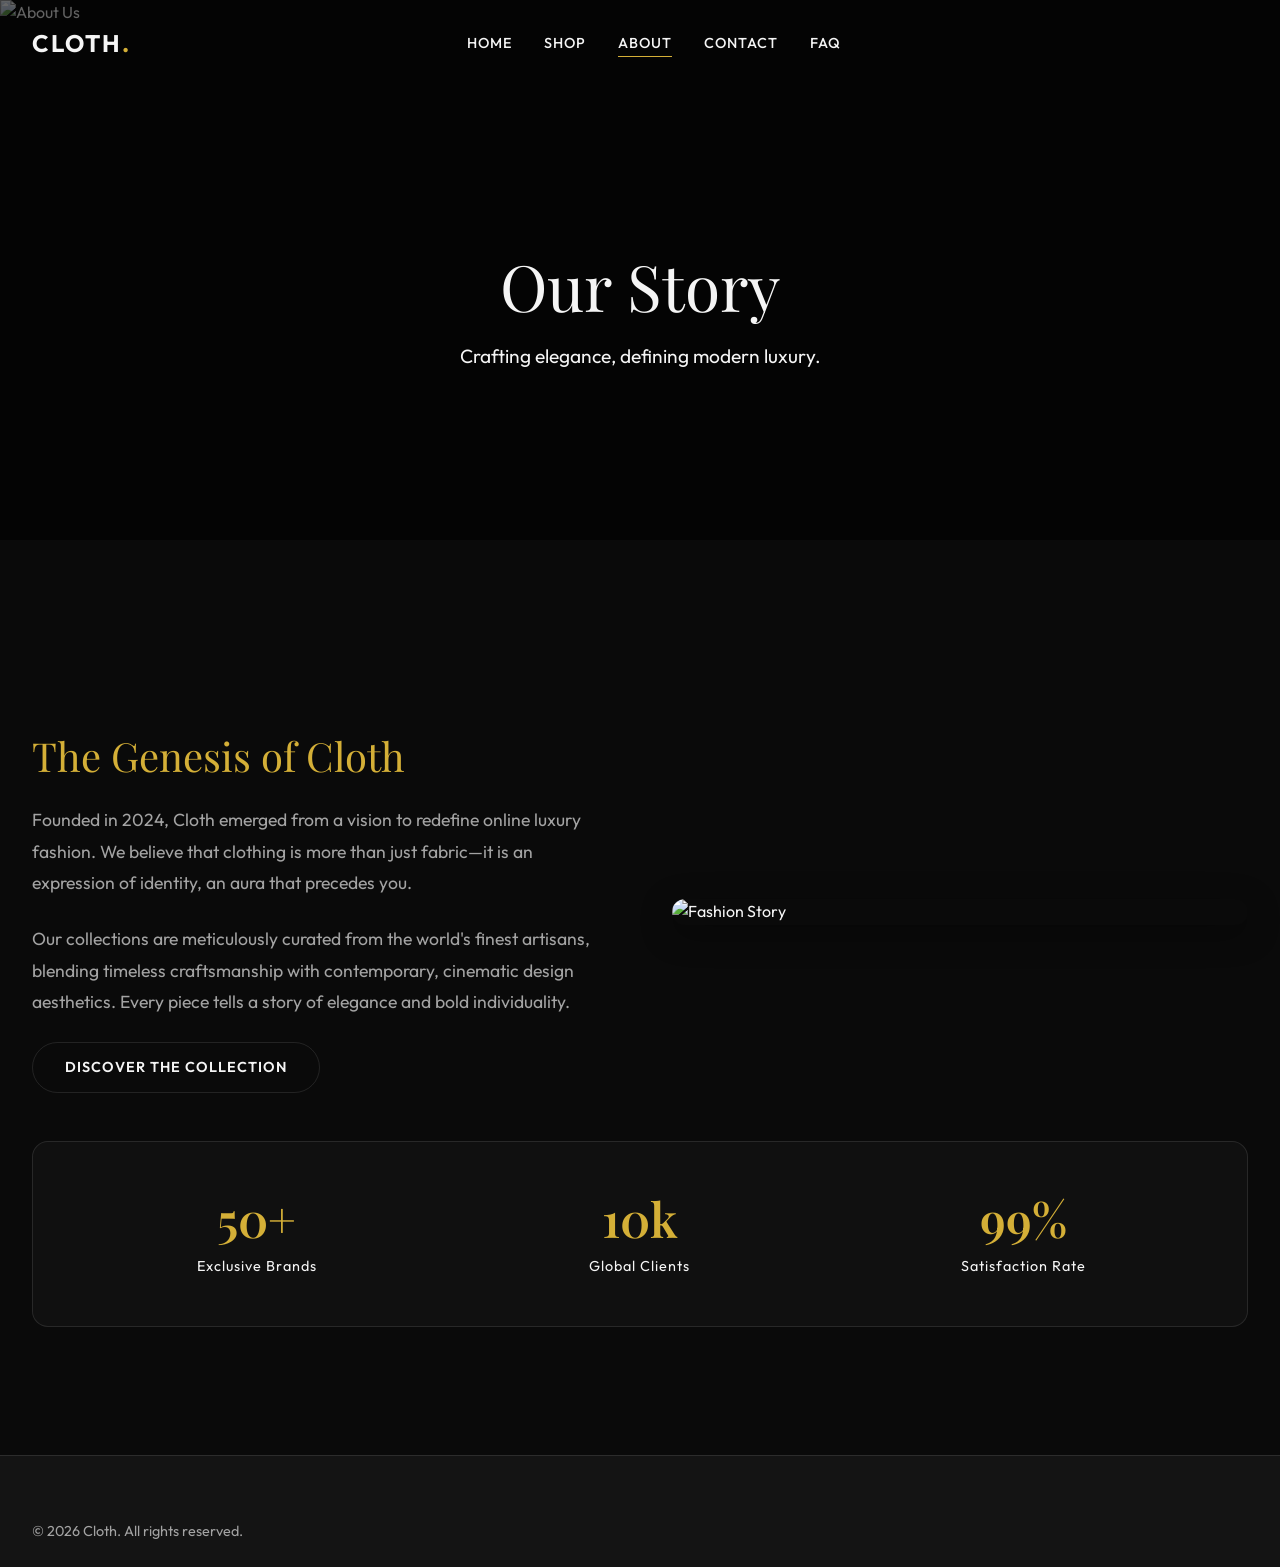
==== about.html @ 32445277 "initial msg" ====
<!DOCTYPE html>
<html lang="en">
<head>
    <meta charset="UTF-8">
    <meta name="viewport" content="width=device-width, initial-scale=1.0">
    <title>About Us | Cloth Luxury</title>
    <script src="https://unpkg.com/@phosphor-icons/web"></script>
    <link rel="stylesheet" href="css/style.css">
    <link rel="stylesheet" href="css/components.css">
    <style>
        .about-hero {
            position: relative;
            height: 60vh;
            display: flex;
            align-items: center;
            justify-content: center;
            overflow: hidden;
            padding-top: 80px;
        }
        .about-hero::before {
            content: '';
            position: absolute;
            top: 0; left: 0; width: 100%; height: 100%;
            background: rgba(0,0,0,0.6);
            z-index: 1;
        }
        .about-hero img {
            position: absolute;
            top: 0; left: 0; width: 100%; height: 100%;
            object-fit: cover;
            filter: grayscale(30%);
        }
        .about-hero-content {
            position: relative;
            z-index: 2;
            text-align: center;
            max-width: 800px;
            padding: 2rem;
        }
        
        .about-grid {
            display: grid;
            grid-template-columns: 1fr 1fr;
            gap: 4rem;
            align-items: center;
            margin-top: 4rem;
        }
        .about-img {
            border-radius: 16px;
            overflow: hidden;
            box-shadow: var(--shadow-glass);
        }
        .about-text h2 {
            font-size: 2.5rem;
            margin-bottom: 1.5rem;
        }
        .about-text p {
            color: var(--clr-text-muted);
            margin-bottom: 1.5rem;
            font-size: 1.1rem;
            line-height: 1.8;
        }

        .stats-container {
            display: grid;
            grid-template-columns: repeat(3, 1fr);
            gap: 2rem;
            text-align: center;
            margin-top: 3rem;
            padding: 3rem;
            background: var(--clr-surface-glass);
            border: 1px solid var(--clr-border);
            border-radius: 16px;
        }
        .stat-item h3 {
            font-size: 3rem;
            color: var(--clr-accent);
            font-family: var(--font-serif);
            margin-bottom: 0.5rem;
        }
        
        @media (max-width: 992px) {
            .about-grid {
                grid-template-columns: 1fr;
            }
        }
        @media (max-width: 768px) {
            .stats-container {
                grid-template-columns: 1fr;
            }
        }
    </style>
</head>
<body>
    <div id="page-loader" class="page-loader">
        <div class="loader-spinner"></div>
    </div>

    <!-- Navbar -->
    <nav id="navbar" class="navbar">
        <div class="container nav-container">
            <a href="index.html" class="logo">Cloth<span>.</span></a>
            <ul id="nav-links" class="nav-links">
                <li><a href="index.html" class="nav-link">Home</a></li>
                <li><a href="shop.html" class="nav-link">Shop</a></li>
                <li><a href="about.html" class="nav-link active">About</a></li>
                <li><a href="contact.html" class="nav-link">Contact</a></li>
                <li><a href="faq.html" class="nav-link">FAQ</a></li>
            </ul>
            <div class="nav-icons">
                <button id="theme-toggle" class="nav-icon"><i class="ph ph-sun"></i></button>
                <a href="login.html" id="user-btn" class="nav-icon"><i class="ph ph-user"></i></a>
                <a href="wishlist.html" class="nav-icon">
                    <i class="ph ph-heart"></i>
                    <span id="wishlist-count" class="badge" style="display:none;">0</span>
                </a>
                <a href="cart.html" class="nav-icon">
                    <i class="ph ph-shopping-bag"></i>
                    <span id="cart-count" class="badge" style="display:none;">0</span>
                </a>
                <button id="mobile-menu-btn" class="mobile-menu-btn"><i class="ph ph-list"></i></button>
            </div>
        </div>
    </nav>

    <!-- Hero -->
    <header class="about-hero">
        <img src="https://images.unsplash.com/photo-1558769132-cb1fac08b14b?w=1920&q=80" alt="About Us">
        <div class="about-hero-content reveal">
            <h1 class="title-serif mb-2" style="font-size: clamp(2.5rem, 5vw, 4rem);">Our Story</h1>
            <p class="text-muted" style="font-size: 1.2rem;">Crafting elegance, defining modern luxury.</p>
        </div>
    </header>

    <!-- About Section -->
    <section class="section">
        <div class="container">
            <div class="about-grid">
                <div class="about-text reveal-left">
                    <h2 class="title-serif text-gold">The Genesis of Cloth</h2>
                    <p>Founded in 2024, Cloth emerged from a vision to redefine online luxury fashion. We believe that clothing is more than just fabric—it is an expression of identity, an aura that precedes you.</p>
                    <p>Our collections are meticulously curated from the world's finest artisans, blending timeless craftsmanship with contemporary, cinematic design aesthetics. Every piece tells a story of elegance and bold individuality.</p>
                    <a href="shop.html" class="btn btn-outline mt-3">Discover the Collection</a>
                </div>
                <div class="about-img reveal-right">
                    <img src="https://images.unsplash.com/photo-1490481651871-ab68de25d43d?w=800&q=80" alt="Fashion Story">
                </div>
            </div>
            
            <div class="stats-container reveal">
                <div class="stat-item">
                    <h3>50+</h3>
                    <p class="text-muted uppercase" style="letter-spacing:1px; font-size:0.9rem;">Exclusive Brands</p>
                </div>
                <div class="stat-item">
                    <h3>10k</h3>
                    <p class="text-muted uppercase" style="letter-spacing:1px; font-size:0.9rem;">Global Clients</p>
                </div>
                <div class="stat-item">
                    <h3>99%</h3>
                    <p class="text-muted uppercase" style="letter-spacing:1px; font-size:0.9rem;">Satisfaction Rate</p>
                </div>
            </div>
        </div>
    </section>

    <!-- Footer -->
    <footer class="footer">
        <div class="container">
            <div class="footer-bottom" style="border-top: none; padding-top: 0;">
                <p>&copy; 2026 Cloth. All rights reserved.</p>
            </div>
        </div>
    </footer>

    <button id="backToTop" title="Back to top"><i class="ph ph-arrow-up"></i></button>

    <script src="js/store.js"></script>
    <script src="js/animations.js"></script>
    <script src="js/main.js"></script>
</body>
</html>
---- css/style.css ----
/* css/style.css */
@import url('https://fonts.googleapis.com/css2?family=Outfit:wght@300;400;500;600;700;800&family=Playfair+Display:ital,wght@0,400;0,600;0,700;1,400&display=swap');

:root {
    /* Color Palette */
    --clr-bg: #0a0a0a;
    --clr-surface: #141414;
    --clr-surface-glass: rgba(20, 20, 20, 0.6);
    --clr-text-main: #f5f5f5;
    --clr-text-muted: #a3a3a3;
    --clr-accent: #d4af37; /* Gold accent */
    --clr-accent-hover: #b5952f;
    --clr-border: rgba(255, 255, 255, 0.1);
    --clr-error: #ef4444;
    --clr-success: #22c55e;
    
    /* Typography */
    --font-primary: 'Outfit', sans-serif;
    --font-serif: 'Playfair Display', serif;
    
    /* Spacing */
    --space-xs: 0.5rem;
    --space-sm: 1rem;
    --space-md: 2rem;
    --space-lg: 4rem;
    --space-xl: 8rem;

    /* Shadows & Effects */
    --shadow-glass: 0 8px 32px 0 rgba(0, 0, 0, 0.37);
    --blur-glass: blur(12px);
    --transition: all 0.4s cubic-bezier(0.25, 1, 0.5, 1);
}

/* Light Theme Variables (Toggle class on body) */
body.light-mode {
    --clr-bg: #ffffff;
    --clr-surface: #f9f9f9;
    --clr-surface-glass: rgba(255, 255, 255, 0.7);
    --clr-text-main: #0a0a0a;
    --clr-text-muted: #525252;
    --clr-border: rgba(0, 0, 0, 0.1);
    --shadow-glass: 0 8px 32px 0 rgba(31, 38, 135, 0.07);
}

/* Reset */
* {
    margin: 0;
    padding: 0;
    box-sizing: border-box;
}

html {
    scroll-behavior: smooth;
    font-size: 16px;
}

body {
    font-family: var(--font-primary);
    background-color: var(--clr-bg);
    color: var(--clr-text-main);
    line-height: 1.6;
    overflow-x: hidden;
    transition: background-color var(--transition), color var(--transition);
}

body::-webkit-scrollbar {
    width: 10px;
}
body::-webkit-scrollbar-track {
    background: var(--clr-bg);
}
body::-webkit-scrollbar-thumb {
    background: var(--clr-surface);
    border-radius: 5px;
}
body::-webkit-scrollbar-thumb:hover {
    background: var(--clr-text-muted);
}

a {
    text-decoration: none;
    color: inherit;
    transition: color var(--transition);
}

ul {
    list-style: none;
}

img {
    max-width: 100%;
    height: auto;
    display: block;
}

button {
    cursor: pointer;
    font-family: inherit;
    border: none;
    background: none;
    outline: none;
}

input, textarea, select {
    font-family: inherit;
    outline: none;
    border: none;
}

/* Typography Classes */
h1, h2, h3, h4, h5, h6 {
    font-family: var(--font-primary);
    font-weight: 600;
    line-height: 1.2;
}

.title-serif {
    font-family: var(--font-serif);
    font-weight: 400;
}

.text-gradient {
    background: linear-gradient(45deg, var(--clr-text-main), var(--clr-text-muted));
    -webkit-background-clip: text;
    -webkit-text-fill-color: transparent;
}

.text-gold {
    color: var(--clr-accent);
}

/* Utilities */
.container {
    width: 100%;
    max-width: 1440px;
    margin: 0 auto;
    padding: 0 var(--space-md);
}

.section {
    padding: var(--space-xl) 0;
}

.text-center { text-align: center; }
.mb-1 { margin-bottom: var(--space-xs); }
.mb-2 { margin-bottom: var(--space-sm); }
.mb-3 { margin-bottom: var(--space-md); }
.mb-4 { margin-bottom: var(--space-lg); }

.flex-center {
    display: flex;
    align-items: center;
    justify-content: center;
}

.flex-between {
    display: flex;
    align-items: center;
    justify-content: space-between;
}

/* Glassmorphism */
.glass-panel {
    background: var(--clr-surface-glass);
    backdrop-filter: var(--blur-glass);
    -webkit-backdrop-filter: var(--blur-glass);
    border: 1px solid var(--clr-border);
    border-radius: 16px;
    box-shadow: var(--shadow-glass);
}

/* Scroll Reveal Animations */
.reveal {
    opacity: 0;
    transform: translateY(30px);
    transition: all 1s cubic-bezier(0.25, 1, 0.5, 1);
}
.reveal.active {
    opacity: 1;
    transform: translateY(0);
}
.reveal-left {
    opacity: 0;
    transform: translateX(-50px);
    transition: all 1s cubic-bezier(0.25, 1, 0.5, 1);
}
.reveal-left.active {
    opacity: 1;
    transform: translateX(0);
}
.reveal-right {
    opacity: 0;
    transform: translateX(50px);
    transition: all 1s cubic-bezier(0.25, 1, 0.5, 1);
}
.reveal-right.active {
    opacity: 1;
    transform: translateX(0);
}

/* Loader */
.page-loader {
    position: fixed;
    top: 0;
    left: 0;
    width: 100%;
    height: 100vh;
    background: var(--clr-bg);
    z-index: 9999;
    display: flex;
    align-items: center;
    justify-content: center;
    transition: opacity 0.5s ease;
}
.page-loader.hidden {
    opacity: 0;
    pointer-events: none;
}
.loader-spinner {
    width: 50px;
    height: 50px;
    border: 3px solid var(--clr-border);
    border-top-color: var(--clr-accent);
    border-radius: 50%;
    animation: spin 1s linear infinite;
}

@keyframes spin {
    to { transform: rotate(360deg); }
}

/* Responsive */
@media (max-width: 768px) {
    :root {
        --space-xl: 4rem;
        --space-lg: 2rem;
    }
    .section {
        padding: var(--space-lg) 0;
    }
}
---- css/components.css ----
/* css/components.css */

/* Navigation */
.navbar {
    position: fixed;
    top: 0;
    left: 0;
    width: 100%;
    padding: 1.5rem 0;
    z-index: 1000;
    transition: all 0.4s ease;
    background: transparent;
}
.navbar.scrolled {
    background: var(--clr-surface-glass);
    backdrop-filter: var(--blur-glass);
    -webkit-backdrop-filter: var(--blur-glass);
    border-bottom: 1px solid var(--clr-border);
    padding: 1rem 0;
}
.nav-container {
    display: flex;
    align-items: center;
    justify-content: space-between;
}
.logo {
    font-size: 1.5rem;
    font-weight: 700;
    letter-spacing: 2px;
    text-transform: uppercase;
    color: var(--clr-text-main);
}
.logo span {
    color: var(--clr-accent);
}
.nav-links {
    display: flex;
    gap: 2rem;
}
.nav-link {
    font-size: 0.9rem;
    font-weight: 500;
    text-transform: uppercase;
    letter-spacing: 1px;
    position: relative;
}
.nav-link::after {
    content: '';
    position: absolute;
    bottom: -5px;
    left: 0;
    width: 0;
    height: 1px;
    background: var(--clr-accent);
    transition: width 0.3s ease;
}
.nav-link:hover::after, .nav-link.active::after {
    width: 100%;
}
.nav-icons {
    display: flex;
    gap: 1.5rem;
    align-items: center;
}
.nav-icon {
    font-size: 1.2rem;
    color: var(--clr-text-main);
    transition: color 0.3s ease;
    position: relative;
}
.nav-icon:hover {
    color: var(--clr-accent);
}
.badge {
    position: absolute;
    top: -8px;
    right: -10px;
    background: var(--clr-accent);
    color: #fff;
    font-size: 0.7rem;
    width: 18px;
    height: 18px;
    border-radius: 50%;
    display: flex;
    align-items: center;
    justify-content: center;
    font-weight: bold;
}
.mobile-menu-btn {
    display: none;
    font-size: 1.5rem;
    color: var(--clr-text-main);
}

/* Buttons */
.btn {
    display: inline-flex;
    align-items: center;
    justify-content: center;
    padding: 0.8rem 2rem;
    font-size: 0.9rem;
    font-weight: 600;
    text-transform: uppercase;
    letter-spacing: 1px;
    border-radius: 30px;
    transition: var(--transition);
    position: relative;
    overflow: hidden;
    z-index: 1;
}
.btn::before {
    content: '';
    position: absolute;
    top: 0; left: 0;
    width: 0%; height: 100%;
    background: rgba(255,255,255,0.1);
    transition: var(--transition);
    z-index: -1;
}
.btn:hover::before { width: 100%; }

.btn-primary {
    background: var(--clr-text-main);
    color: var(--clr-bg);
}
.btn-primary:hover {
    background: var(--clr-accent);
    color: #fff;
}
.btn-outline {
    background: transparent;
    border: 1px solid var(--clr-border);
    color: var(--clr-text-main);
}
.btn-outline:hover {
    border-color: var(--clr-accent);
    color: var(--clr-accent);
}
.btn-accent {
    background: var(--clr-accent);
    color: #fff;
}
.btn-accent:hover {
    background: var(--clr-accent-hover);
}

/* Product Cards */
.product-card {
    position: relative;
    border-radius: 12px;
    overflow: hidden;
    background: var(--clr-surface);
    border: 1px solid transparent;
    transition: var(--transition);
}
.product-card:hover {
    border-color: var(--clr-border);
    transform: translateY(-5px);
    box-shadow: var(--shadow-glass);
}
.product-img-wrapper {
    position: relative;
    width: 100%;
    aspect-ratio: 3/4;
    overflow: hidden;
}
.product-img-wrapper img {
    width: 100%;
    height: 100%;
    object-fit: cover;
    transition: transform 0.7s ease;
}
.product-img-wrapper .img-hover {
    position: absolute;
    top: 0; left: 0;
    opacity: 0;
}
.product-card:hover .product-img-wrapper img.img-main {
    opacity: 0;
}
.product-card:hover .product-img-wrapper .img-hover {
    opacity: 1;
    transform: scale(1.05);
}
.product-badges {
    position: absolute;
    top: 10px;
    left: 10px;
    display: flex;
    flex-direction: column;
    gap: 5px;
    z-index: 2;
}
.badge-tag {
    background: var(--clr-surface-glass);
    backdrop-filter: blur(4px);
    padding: 4px 10px;
    font-size: 0.7rem;
    font-weight: 600;
    text-transform: uppercase;
    border-radius: 20px;
    color: var(--clr-text-main);
}
.badge-tag.sale { background: var(--clr-error); color: #fff; }
.product-actions {
    position: absolute;
    bottom: -50px;
    left: 0;
    width: 100%;
    display: flex;
    justify-content: center;
    gap: 10px;
    padding: 10px;
    transition: var(--transition);
    z-index: 2;
}
.product-card:hover .product-actions {
    bottom: 10px;
}
.action-btn {
    width: 40px;
    height: 40px;
    border-radius: 50%;
    background: var(--clr-surface-glass);
    backdrop-filter: blur(5px);
    color: var(--clr-text-main);
    display: flex;
    align-items: center;
    justify-content: center;
    font-size: 1.1rem;
    transition: var(--transition);
    border: 1px solid var(--clr-border);
}
.action-btn:hover {
    background: var(--clr-accent);
    color: #fff;
    border-color: var(--clr-accent);
}
.action-btn.active {
    color: var(--clr-accent);
}
.product-info {
    padding: 1.2rem;
}
.product-category {
    font-size: 0.8rem;
    color: var(--clr-text-muted);
    text-transform: uppercase;
    margin-bottom: 5px;
}
.product-title {
    font-size: 1.1rem;
    font-weight: 500;
    margin-bottom: 8px;
    display: block;
}
.product-price {
    display: flex;
    align-items: center;
    gap: 10px;
    font-weight: 600;
}
.price-old {
    text-decoration: line-through;
    color: var(--clr-text-muted);
    font-size: 0.9rem;
    font-weight: 400;
}

/* Forms */
.form-group {
    position: relative;
    margin-bottom: 1.5rem;
}
.form-input {
    width: 100%;
    background: rgba(255,255,255,0.03);
    border: 1px solid var(--clr-border);
    border-radius: 8px;
    padding: 1rem 1.2rem;
    color: var(--clr-text-main);
    font-size: 1rem;
    transition: var(--transition);
}
.form-input:focus {
    border-color: var(--clr-accent);
    background: rgba(255,255,255,0.05);
}
.form-label {
    position: absolute;
    left: 1.2rem;
    top: 50%;
    transform: translateY(-50%);
    color: var(--clr-text-muted);
    transition: var(--transition);
    pointer-events: none;
}
.form-input:focus ~ .form-label,
.form-input:not(:placeholder-shown) ~ .form-label {
    top: -10px;
    left: 10px;
    font-size: 0.8rem;
    padding: 0 5px;
    background: var(--clr-surface);
    color: var(--clr-accent);
}

/* Footer */
.footer {
    background: var(--clr-surface);
    padding-top: var(--space-lg);
    border-top: 1px solid var(--clr-border);
}
.footer-grid {
    display: grid;
    grid-template-columns: 2fr 1fr 1fr 1.5fr;
    gap: 2rem;
    margin-bottom: var(--space-lg);
}
.footer-col h4 {
    margin-bottom: 1.5rem;
    font-size: 1.2rem;
}
.footer-col p {
    color: var(--clr-text-muted);
    margin-bottom: 1rem;
    font-size: 0.9rem;
}
.footer-links li {
    margin-bottom: 0.8rem;
}
.footer-links a {
    color: var(--clr-text-muted);
    font-size: 0.9rem;
}
.footer-links a:hover {
    color: var(--clr-accent);
}
.social-links {
    display: flex;
    gap: 1rem;
    margin-top: 1.5rem;
}
.social-links a {
    width: 40px; height: 40px;
    border-radius: 50%;
    background: rgba(255,255,255,0.05);
    display: flex;
    align-items: center;
    justify-content: center;
    transition: var(--transition);
}
.social-links a:hover {
    background: var(--clr-accent);
    color: #fff;
}
.footer-bottom {
    padding: 1.5rem 0;
    border-top: 1px solid var(--clr-border);
    display: flex;
    justify-content: space-between;
    align-items: center;
    color: var(--clr-text-muted);
    font-size: 0.9rem;
}
.payment-icons {
    display: flex;
    gap: 1rem;
    font-size: 1.5rem;
}

/* Toasts */
.toast-container {
    position: fixed;
    bottom: 20px;
    right: 20px;
    z-index: 9999;
    display: flex;
    flex-direction: column;
    gap: 10px;
}
.toast {
    background: var(--clr-surface-glass);
    backdrop-filter: var(--blur-glass);
    border: 1px solid var(--clr-border);
    color: var(--clr-text-main);
    padding: 15px 20px;
    border-radius: 8px;
    display: flex;
    align-items: center;
    gap: 10px;
    box-shadow: var(--shadow-glass);
    transform: translateX(120%);
    transition: transform 0.3s ease;
}
.toast.show {
    transform: translateX(0);
}
.toast i { font-size: 1.2rem; }
.toast.success i { color: var(--clr-success); }
.toast.error i { color: var(--clr-error); }

/* Back to Top */
#backToTop {
    position: fixed;
    bottom: 30px;
    right: 30px;
    width: 45px;
    height: 45px;
    border-radius: 50%;
    background: var(--clr-surface-glass);
    backdrop-filter: var(--blur-glass);
    border: 1px solid var(--clr-border);
    color: var(--clr-text-main);
    display: flex;
    align-items: center;
    justify-content: center;
    z-index: 900;
    opacity: 0;
    pointer-events: none;
    transition: var(--transition);
}
#backToTop.visible {
    opacity: 1;
    pointer-events: auto;
}
#backToTop:hover {
    background: var(--clr-accent);
    border-color: var(--clr-accent);
    color: #fff;
}

/* Modal */
.modal-overlay {
    position: fixed;
    top: 0; left: 0;
    width: 100%; height: 100%;
    background: rgba(0,0,0,0.8);
    backdrop-filter: blur(5px);
    z-index: 2000;
    display: flex;
    align-items: center;
    justify-content: center;
    opacity: 0;
    pointer-events: none;
    transition: var(--transition);
}
.modal-overlay.active {
    opacity: 1;
    pointer-events: auto;
}
.modal-content {
    background: var(--clr-surface);
    border: 1px solid var(--clr-border);
    border-radius: 16px;
    width: 90%;
    max-width: 900px;
    max-height: 90vh;
    overflow-y: auto;
    position: relative;
    transform: scale(0.9);
    transition: var(--transition);
}
.modal-overlay.active .modal-content {
    transform: scale(1);
}
.modal-close {
    position: absolute;
    top: 20px;
    right: 20px;
    font-size: 1.5rem;
    color: var(--clr-text-muted);
    transition: var(--transition);
    z-index: 10;
}
.modal-close:hover {
    color: var(--clr-text-main);
}

/* Responsive */
@media (max-width: 992px) {
    .nav-links {
        position: fixed;
        top: 0; right: -100%;
        width: 300px; height: 100vh;
        background: var(--clr-surface-glass);
        backdrop-filter: var(--blur-glass);
        flex-direction: column;
        align-items: center;
        justify-content: center;
        transition: right 0.4s ease;
        border-left: 1px solid var(--clr-border);
    }
    .nav-links.active { right: 0; }
    .mobile-menu-btn { display: block; }
    
    .footer-grid {
        grid-template-columns: 1fr 1fr;
    }
}
@media (max-width: 576px) {
    .footer-grid {
        grid-template-columns: 1fr;
    }
    .footer-bottom {
        flex-direction: column;
        gap: 1rem;
        text-align: center;
    }
}
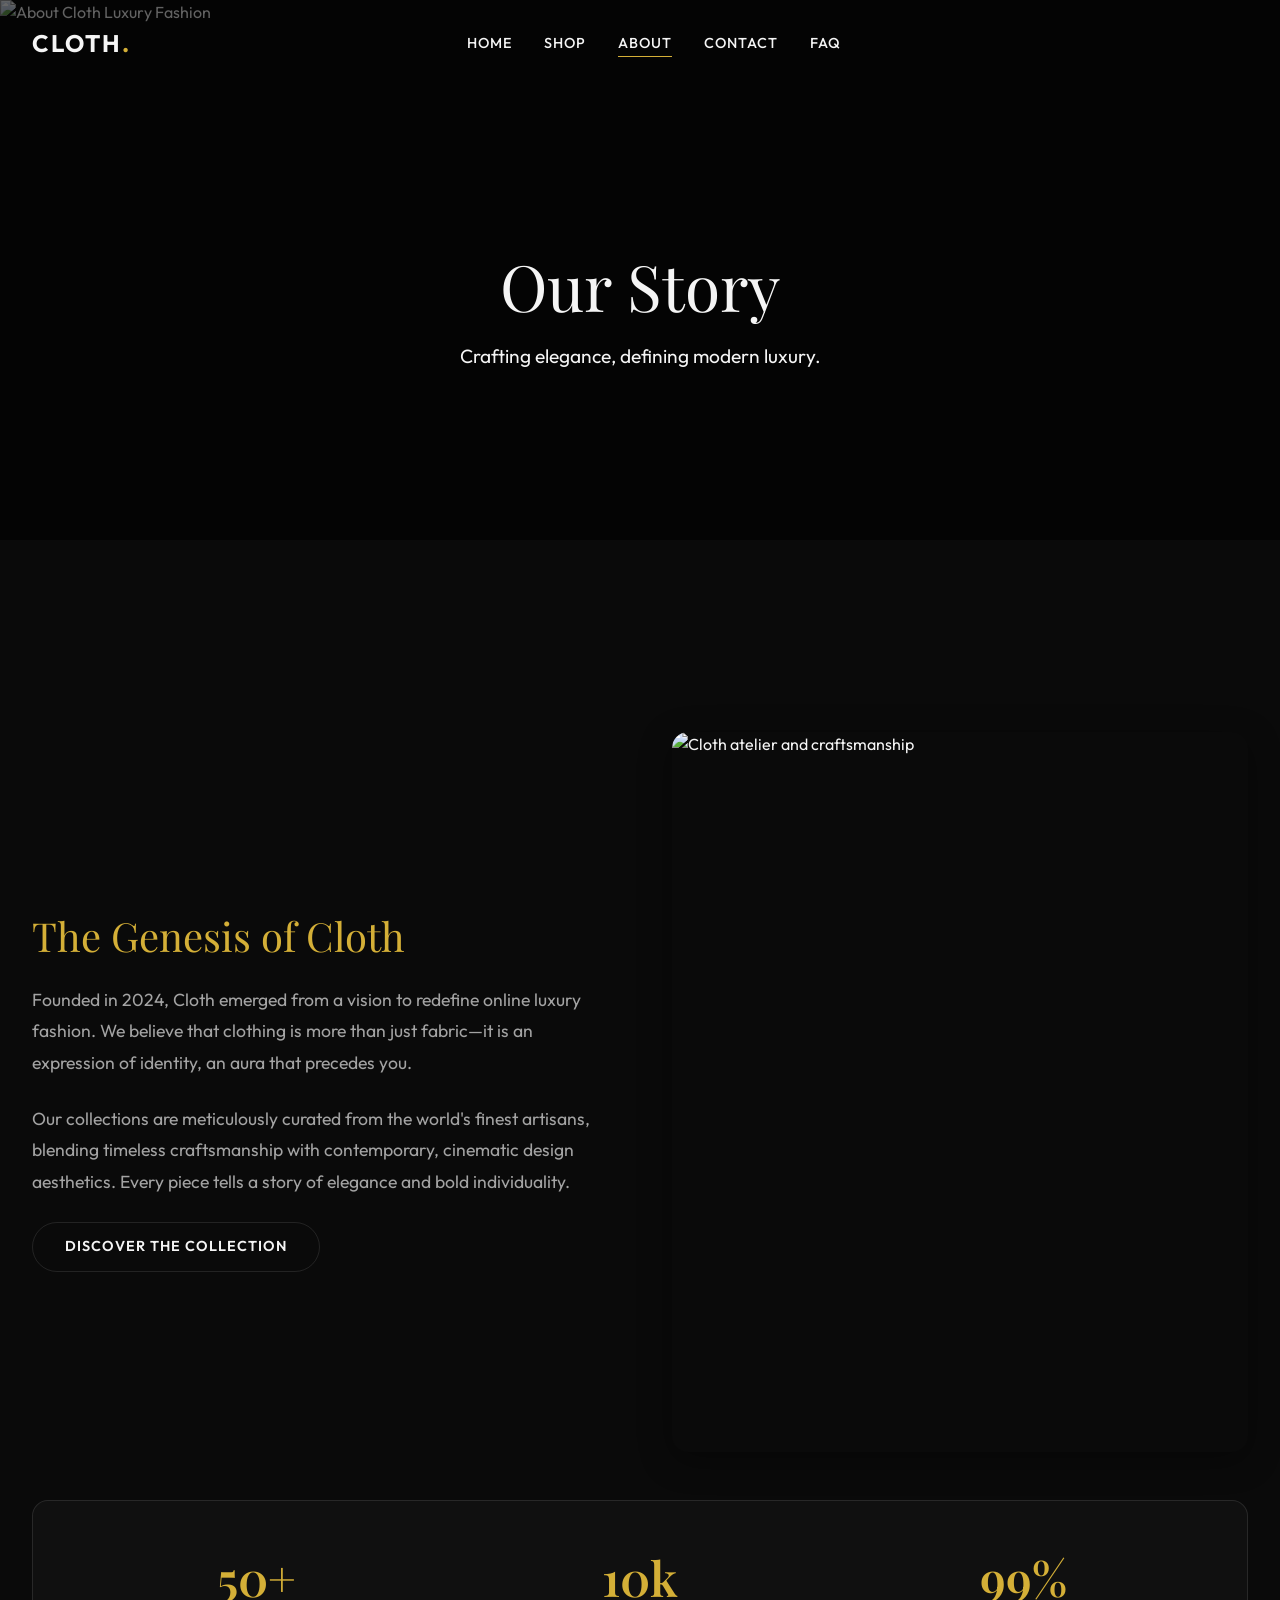
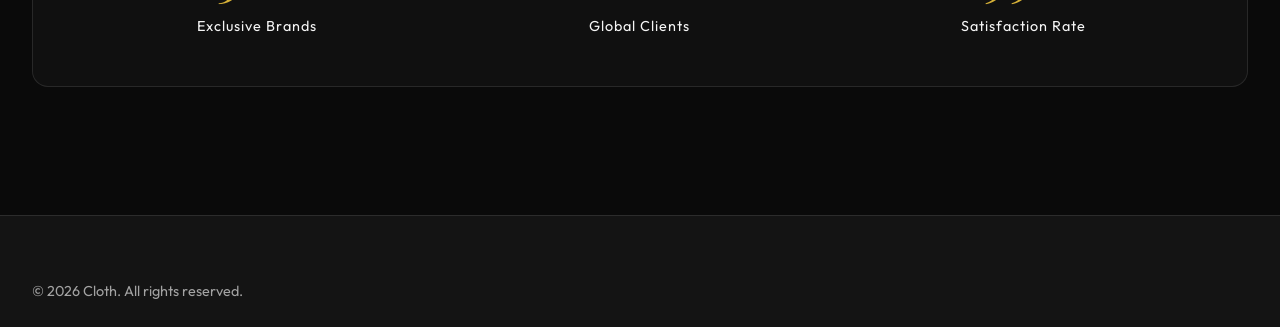
==== commit 20ed16b4: "images nd payment sections are updated" ====
--- a/about.html
+++ b/about.html
@@ -49,6 +49,13 @@
             border-radius: 16px;
             overflow: hidden;
             box-shadow: var(--shadow-glass);
+            aspect-ratio: 4/5;
+        }
+        .about-img img {
+            width: 100%;
+            height: 100%;
+            object-fit: cover;
+            display: block;
         }
         .about-text h2 {
             font-size: 2.5rem;
@@ -125,7 +132,7 @@
 
     <!-- Hero -->
     <header class="about-hero">
-        <img src="https://images.unsplash.com/photo-1558769132-cb1fac08b14b?w=1920&q=80" alt="About Us">
+        <img src="https://images.unsplash.com/photo-1515886657613-9f3515b0c78f?w=1920&q=80" alt="About Cloth Luxury Fashion" loading="eager">
         <div class="about-hero-content reveal">
             <h1 class="title-serif mb-2" style="font-size: clamp(2.5rem, 5vw, 4rem);">Our Story</h1>
             <p class="text-muted" style="font-size: 1.2rem;">Crafting elegance, defining modern luxury.</p>
@@ -143,7 +150,7 @@
                     <a href="shop.html" class="btn btn-outline mt-3">Discover the Collection</a>
                 </div>
                 <div class="about-img reveal-right">
-                    <img src="https://images.unsplash.com/photo-1490481651871-ab68de25d43d?w=800&q=80" alt="Fashion Story">
+                    <img src="https://images.unsplash.com/photo-1566174053879-31528523f8ae?w=800&q=80" alt="Cloth atelier and craftsmanship" loading="lazy">
                 </div>
             </div>
             
--- a/css/components.css
+++ b/css/components.css
@@ -168,19 +168,28 @@
     width: 100%;
     height: 100%;
     object-fit: cover;
-    transition: transform 0.7s ease;
+    transition: opacity 0.5s ease, transform 0.7s ease;
+}
+.product-img-wrapper .img-main {
+    opacity: 1;
 }
 .product-img-wrapper .img-hover {
     position: absolute;
     top: 0; left: 0;
     opacity: 0;
 }
-.product-card:hover .product-img-wrapper img.img-main {
+.product-card:hover .product-img-wrapper:not(.hover-broken) img.img-main {
     opacity: 0;
 }
-.product-card:hover .product-img-wrapper .img-hover {
+.product-card:hover .product-img-wrapper:not(.hover-broken) .img-hover {
     opacity: 1;
     transform: scale(1.05);
+}
+.product-card:hover .product-img-wrapper img.img-main {
+    transform: scale(1.05);
+}
+.product-card:hover .product-img-wrapper.hover-broken img.img-main {
+    opacity: 1;
 }
 .product-badges {
     position: absolute;
